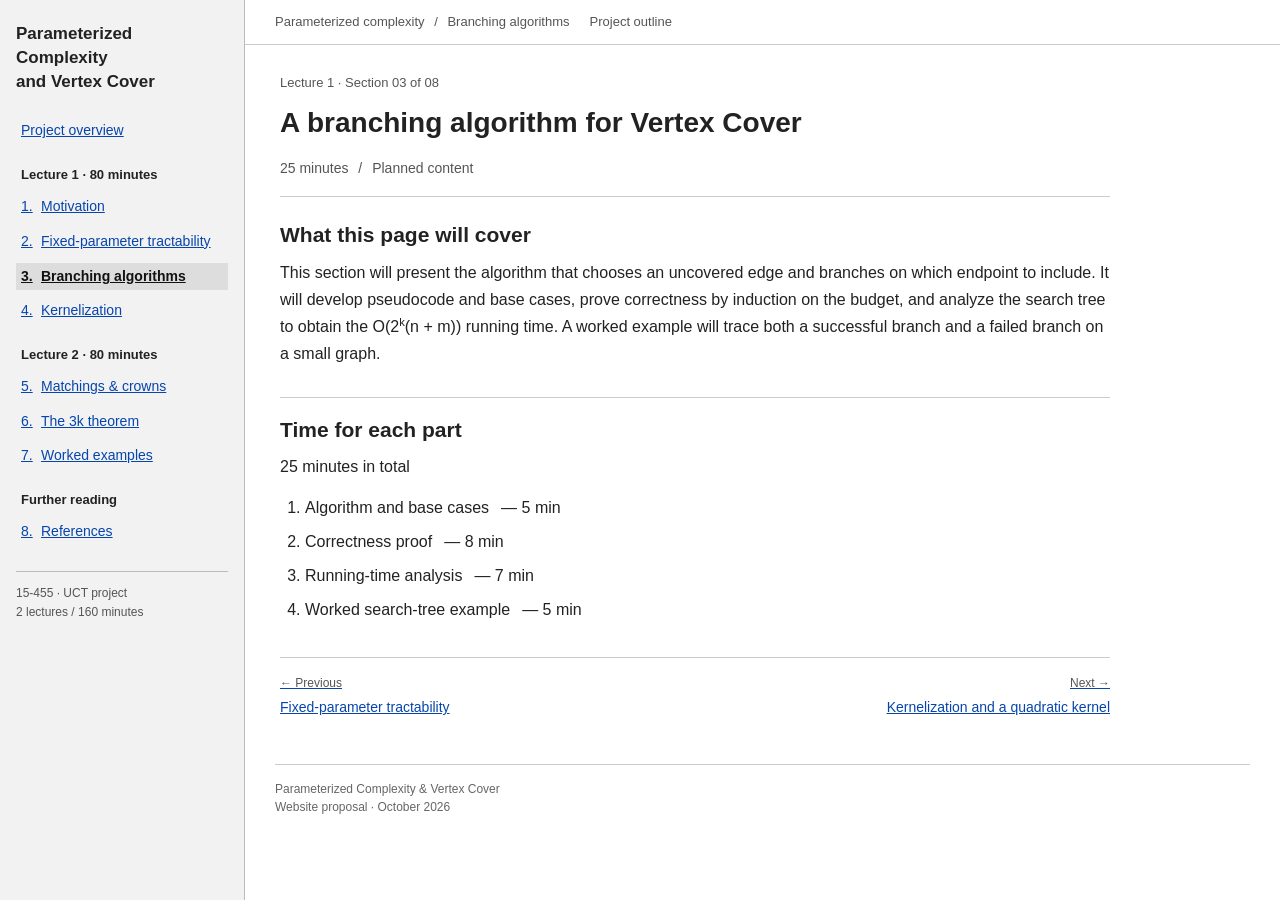
==== branching.html @ c3388d01 "Add files via upload" ====
<!doctype html>
<html lang="en"><head><meta charset="utf-8"><meta name="viewport" content="width=device-width,initial-scale=1">
<meta name="description" content="A branching algorithm for Vertex Cover — a planned 160-minute project on parameterized complexity and Vertex Cover.">
<meta name="theme-color" content="#ffffff"><title>A branching algorithm for Vertex Cover | Parameterized Complexity &amp; Vertex Cover</title>
<link rel="stylesheet" href="style.css"><script src="navigation.js" defer></script></head>
<body><a class="skip" href="#main">Skip to content</a><aside class="sidebar"><a class="brand" href="index.html"><span>Parameterized Complexity<br> and Vertex Cover</span></a>
      <details class="page-menu" open><summary>Pages <span aria-hidden="true">⌄</span></summary><nav aria-label="Project pages"><ul><li><a href="index.html"><span class="nav-number"></span><span>Project overview</span></a></li></ul><p class="nav-label">Lecture 1 · 80 minutes</p><ul><li><a href="motivation.html"><span class="nav-number">1.</span><span>Motivation</span></a></li><li><a href="fpt.html"><span class="nav-number">2.</span><span>Fixed-parameter tractability</span></a></li><li><a href="branching.html" aria-current="page"><span class="nav-number">3.</span><span>Branching algorithms</span></a></li><li><a href="kernelization.html"><span class="nav-number">4.</span><span>Kernelization</span></a></li></ul><p class="nav-label">Lecture 2 · 80 minutes</p><ul><li><a href="crowns.html"><span class="nav-number">5.</span><span>Matchings &amp; crowns</span></a></li><li><a href="theorem.html"><span class="nav-number">6.</span><span>The 3k theorem</span></a></li><li><a href="examples.html"><span class="nav-number">7.</span><span>Worked examples</span></a></li></ul><p class="nav-label">Further reading</p><ul><li><a href="references.html"><span class="nav-number">8.</span><span>References</span></a></li></ul></nav></details>
      <div class="sidebar-note"><span>15-455 · UCT project</span><strong>2 lectures / 160 minutes</strong></div></aside><div class="workspace">
<header class="topbar"><span>Parameterized complexity <span aria-hidden="true">/</span> Branching algorithms</span><span class="stage">Project outline</span></header>
<main id="main"><article class="section-page"><header class="page-heading"><p class="eyebrow">Lecture 1 <span>·</span> Section 03 of 08</p>
    <h1>A branching algorithm for Vertex Cover</h1><p class="page-meta"><span>25 minutes</span><span>Planned content</span></p></header>
    <section class="section-content" aria-labelledby="coverage"><h2 id="coverage">What this page will cover</h2><p>This section will present the algorithm that chooses an uncovered edge and branches on which endpoint to include. It will develop pseudocode and base cases, prove correctness by induction on the budget, and analyze the search tree to obtain the O(2<sup>k</sup>(n + m)) running time. A worked example will trace both a successful branch and a failed branch on a small graph.</p></section><section class="pacing-panel" aria-labelledby="pacing"><div><p class="eyebrow">Teaching plan</p><h2 id="pacing">Time for each part</h2><p>25 minutes in total</p></div><ol><li><span>Algorithm and base cases</span><strong>5 min</strong></li><li><span>Correctness proof</span><strong>8 min</strong></li><li><span>Running-time analysis</span><strong>7 min</strong></li><li><span>Worked search-tree example</span><strong>5 min</strong></li></ol></section><nav class="page-turn" aria-label="Adjacent pages"><a href="fpt.html"><small>← Previous</small><span>Fixed-parameter tractability</span></a><a class="next-page" href="kernelization.html"><small>Next →</small><span>Kernelization and a quadratic kernel</span></a></nav></article></main><footer><span>Parameterized Complexity &amp; Vertex Cover</span><span>Website proposal · October 2026</span></footer></div></body></html>
---- style.css ----
* { box-sizing: border-box; }
body { margin: 0; background: white; color: #222; font: 16px/1.55 Arial, Helvetica, sans-serif; }
a { color: #0645ad; text-decoration: underline; }
a:visited { color: #551a8b; }
a:hover { color: #002b70; }
a:focus-visible, summary:focus-visible { outline: 2px solid #0645ad; outline-offset: 3px; }
h1 { font-size: 28px; line-height: 1.25; margin: 0 0 18px; }
h2 { font-size: 21px; line-height: 1.3; margin: 24px 0 12px; }
h3 { font-size: 18px; margin: 20px 0 10px; }
p { margin: 12px 0; }
.skip { position: fixed; top: -100px; left: 12px; background: white; padding: 8px; z-index: 10; }
.skip:focus { top: 8px; }
.sidebar { position: fixed; top: 0; bottom: 0; left: 0; width: 245px; padding: 22px 16px; overflow-y: auto; background: #f2f2f2; border-right: 1px solid #bbb; }
.brand { display: block; color: #222 !important; font-size: 17px; font-weight: bold; text-decoration: none; margin-bottom: 24px; line-height: 1.4; }
.page-menu summary { display: none; }
.page-menu ul { list-style: none; padding: 0; margin: 8px 0 20px; }
.page-menu li { margin: 7px 0; }
.page-menu a { display: flex; gap: 6px; font-size: 14px; padding: 3px 5px; }
.page-menu a[aria-current="page"] { font-weight: bold; color: #111; background: #ddd; }
.nav-number { min-width: 14px; }
.nav-number:empty { display: none; }
.nav-label { font-size: 13px; font-weight: bold; margin: 20px 5px 6px; }
.sidebar-note { margin-top: 25px; border-top: 1px solid #bbb; padding-top: 12px; color: #555; font-size: 12px; }
.sidebar-note span, .sidebar-note strong { display: block; font-weight: normal; }
.workspace { margin-left: 245px; }
.topbar { padding: 12px 30px; border-bottom: 1px solid #ccc; color: #555; font-size: 13px; }
.topbar > span > span { margin: 0 6px; }
.stage { margin-left: 20px; }
main { max-width: 900px; padding: 28px 35px 45px; }
.eyebrow { color: #555; font-size: 13px; margin: 0 0 12px; }
.lead { font-size: 16px; }
.project-scope, .lecture-plan { border-top: 1px solid #ccc; margin-top: 28px; padding-top: 18px; }
.project-scope .eyebrow, .lecture-plan .eyebrow { display: none; }
.project-scope h2, .lecture-plan h2 { margin-top: 0; }
.scope-note, .timing-note { font-size: 14px; color: #555; }
.lecture-columns { display: block; }
.lecture-columns > div { margin: 24px 0; }
.lecture-columns h3 span { font-size: 14px; font-weight: normal; margin-left: 12px; }
.lecture-columns ol { padding-left: 25px; }
.lecture-columns li { margin: 9px 0; }
.lecture-columns li span { margin-left: 12px; white-space: nowrap; color: #555; font-size: 14px; }
.lecture-outcome { font-size: 14px; }
.page-heading { border-bottom: 1px solid #ccc; padding-bottom: 16px; margin-bottom: 24px; }
.page-meta { font-size: 14px; color: #555; margin-bottom: 0; }
.page-meta span + span::before { content: ' / '; margin: 0 6px; }
.section-content p { line-height: 1.65; }
.section-content h2 { margin-top: 0; }
.proof-route { padding-left: 12px; border-left: 2px solid #aaa; }
.pacing-panel { margin-top: 30px; border-top: 1px solid #ccc; padding-top: 18px; }
.pacing-panel .eyebrow { display: none; }
.pacing-panel h2 { margin-top: 0; }
.pacing-panel ol { padding-left: 25px; }
.pacing-panel li { margin: 9px 0; }
.pacing-panel strong { margin-left: 12px; font-weight: normal; white-space: nowrap; }
.pacing-panel strong::before { content: '— '; }
.page-turn { display: flex; justify-content: space-between; gap: 25px; margin-top: 35px; padding-top: 16px; border-top: 1px solid #ccc; }
.page-turn a { max-width: 48%; font-size: 14px; }
.page-turn small { display: block; font-size: 12px; margin-bottom: 4px; color: #555; }
.next-page { text-align: right; }
.sources { padding-left: 23px; }
.sources li { margin: 18px 0; }
.sources small { display: block; margin-top: 5px; font-size: 14px; color: #555; }
footer { margin: 0 30px; padding: 15px 0; border-top: 1px solid #ccc; color: #666; font-size: 12px; }
footer span { display: block; }
sup { font-size: .7em; }
@media (max-width: 800px) {
  .sidebar { position: static; width: auto; border-right: 0; border-bottom: 1px solid #bbb; padding: 15px 20px; }
  .brand { margin-bottom: 10px; font-size: 16px; }
  .brand br { display: none; }
  .page-menu summary { display: list-item; cursor: pointer; font-size: 14px; }
  .page-menu summary span { display: none; }
  .sidebar-note { display: none; }
  .workspace { margin: 0; }
  .topbar { padding: 10px 20px; font-size: 12px; }
  .stage { display: none; }
  main { padding: 24px 20px 35px; }
  h1 { font-size: 25px; }
  h2 { font-size: 20px; }
  .page-turn { gap: 15px; }
  footer { margin: 0 20px; }
}
@media print {
  .sidebar, .topbar, .page-turn { display: none; }
  .workspace { margin: 0; }
  main { padding: 0; max-width: none; }
  footer { margin: 0; }
}
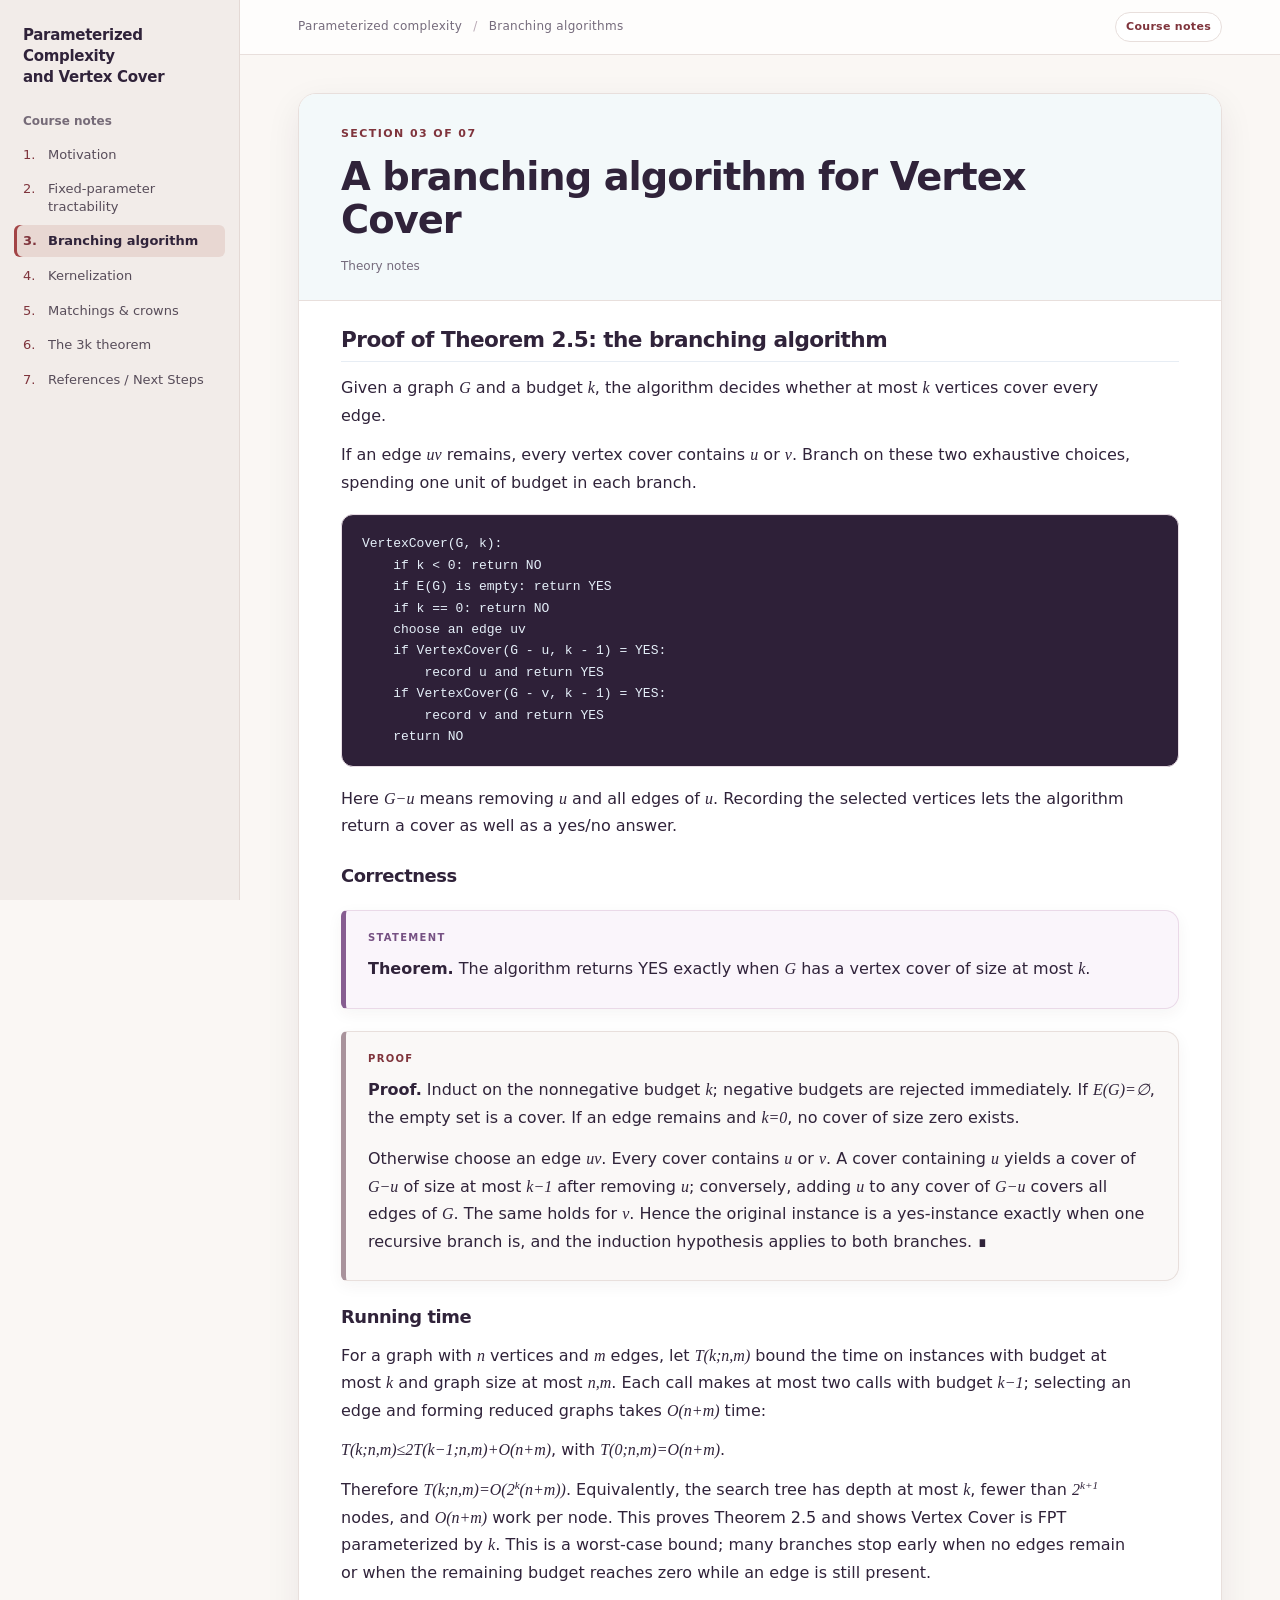
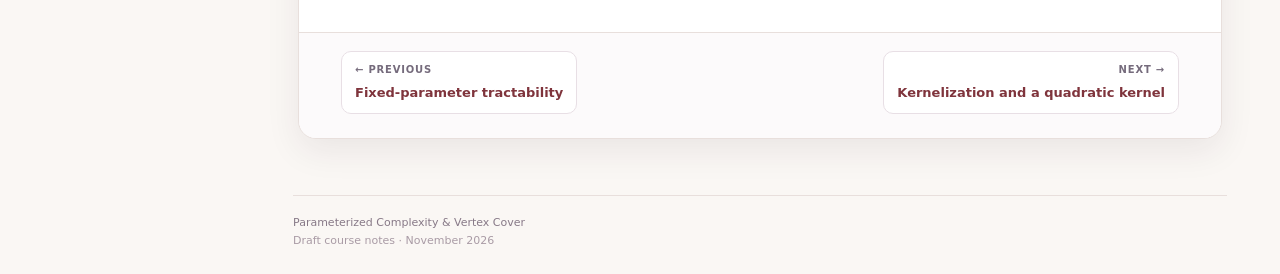
==== commit 98560187: "Add files via upload" ====
--- a/branching.html
+++ b/branching.html
@@ -1,12 +1,34 @@
 <!doctype html>
 <html lang="en"><head><meta charset="utf-8"><meta name="viewport" content="width=device-width,initial-scale=1">
-<meta name="description" content="A branching algorithm for Vertex Cover — a planned 160-minute project on parameterized complexity and Vertex Cover.">
+<meta name="description" content="A branching algorithm for Vertex Cover — course notes on parameterized complexity and Vertex Cover.">
 <meta name="theme-color" content="#ffffff"><title>A branching algorithm for Vertex Cover | Parameterized Complexity &amp; Vertex Cover</title>
 <link rel="stylesheet" href="style.css"><script src="navigation.js" defer></script></head>
 <body><a class="skip" href="#main">Skip to content</a><aside class="sidebar"><a class="brand" href="index.html"><span>Parameterized Complexity<br> and Vertex Cover</span></a>
-      <details class="page-menu" open><summary>Pages <span aria-hidden="true">⌄</span></summary><nav aria-label="Project pages"><ul><li><a href="index.html"><span class="nav-number"></span><span>Project overview</span></a></li></ul><p class="nav-label">Lecture 1 · 80 minutes</p><ul><li><a href="motivation.html"><span class="nav-number">1.</span><span>Motivation</span></a></li><li><a href="fpt.html"><span class="nav-number">2.</span><span>Fixed-parameter tractability</span></a></li><li><a href="branching.html" aria-current="page"><span class="nav-number">3.</span><span>Branching algorithms</span></a></li><li><a href="kernelization.html"><span class="nav-number">4.</span><span>Kernelization</span></a></li></ul><p class="nav-label">Lecture 2 · 80 minutes</p><ul><li><a href="crowns.html"><span class="nav-number">5.</span><span>Matchings &amp; crowns</span></a></li><li><a href="theorem.html"><span class="nav-number">6.</span><span>The 3k theorem</span></a></li><li><a href="examples.html"><span class="nav-number">7.</span><span>Worked examples</span></a></li></ul><p class="nav-label">Further reading</p><ul><li><a href="references.html"><span class="nav-number">8.</span><span>References</span></a></li></ul></nav></details>
-      <div class="sidebar-note"><span>15-455 · UCT project</span><strong>2 lectures / 160 minutes</strong></div></aside><div class="workspace">
-<header class="topbar"><span>Parameterized complexity <span aria-hidden="true">/</span> Branching algorithms</span><span class="stage">Project outline</span></header>
-<main id="main"><article class="section-page"><header class="page-heading"><p class="eyebrow">Lecture 1 <span>·</span> Section 03 of 08</p>
-    <h1>A branching algorithm for Vertex Cover</h1><p class="page-meta"><span>25 minutes</span><span>Planned content</span></p></header>
-    <section class="section-content" aria-labelledby="coverage"><h2 id="coverage">What this page will cover</h2><p>This section will present the algorithm that chooses an uncovered edge and branches on which endpoint to include. It will develop pseudocode and base cases, prove correctness by induction on the budget, and analyze the search tree to obtain the O(2<sup>k</sup>(n + m)) running time. A worked example will trace both a successful branch and a failed branch on a small graph.</p></section><section class="pacing-panel" aria-labelledby="pacing"><div><p class="eyebrow">Teaching plan</p><h2 id="pacing">Time for each part</h2><p>25 minutes in total</p></div><ol><li><span>Algorithm and base cases</span><strong>5 min</strong></li><li><span>Correctness proof</span><strong>8 min</strong></li><li><span>Running-time analysis</span><strong>7 min</strong></li><li><span>Worked search-tree example</span><strong>5 min</strong></li></ol></section><nav class="page-turn" aria-label="Adjacent pages"><a href="fpt.html"><small>← Previous</small><span>Fixed-parameter tractability</span></a><a class="next-page" href="kernelization.html"><small>Next →</small><span>Kernelization and a quadratic kernel</span></a></nav></article></main><footer><span>Parameterized Complexity &amp; Vertex Cover</span><span>Website proposal · October 2026</span></footer></div></body></html>+      <details class="page-menu" open><summary>Contents <span aria-hidden="true">⌄</span></summary><nav aria-label="Project pages"><p class="nav-label">Course notes</p><ul><li><a href="motivation.html"><span class="nav-number">1.</span><span>Motivation</span></a></li><li><a href="fpt.html"><span class="nav-number">2.</span><span>Fixed-parameter tractability</span></a></li><li><a href="branching.html" aria-current="page"><span class="nav-number">3.</span><span>Branching algorithm</span></a></li><li><a href="kernelization.html"><span class="nav-number">4.</span><span>Kernelization</span></a></li><li><a href="crowns.html"><span class="nav-number">5.</span><span>Matchings &amp; crowns</span></a></li><li><a href="theorem.html"><span class="nav-number">6.</span><span>The 3k theorem</span></a></li><li><a href="references.html"><span class="nav-number">7.</span><span>References / Next Steps</span></a></li></ul></nav></details>
+      </aside><div class="workspace">
+<header class="topbar"><span>Parameterized complexity <span aria-hidden="true">/</span> Branching algorithms</span><span class="stage">Course notes</span></header>
+<main id="main"><article class="section-page"><header class="page-heading"><p class="eyebrow">Section 03 of 07</p>
+    <h1>A branching algorithm for Vertex Cover</h1><p class="page-meta"><span>Theory notes</span></p></header>
+    <section class="section-content" aria-labelledby="coverage">
+<h2 id="coverage">Proof of Theorem 2.5: the branching algorithm</h2>
+<p>Given a graph <var>G</var> and a budget <var>k</var>, the algorithm decides whether at most <var>k</var> vertices cover every edge.</p>
+<p>If an edge <var>uv</var> remains, every vertex cover contains <var>u</var> or <var>v</var>. Branch on these two exhaustive choices, spending one unit of budget in each branch.</p>
+<pre><code>VertexCover(G, k):
+    if k &lt; 0: return NO
+    if E(G) is empty: return YES
+    if k == 0: return NO
+    choose an edge uv
+    if VertexCover(G - u, k - 1) = YES:
+        record u and return YES
+    if VertexCover(G - v, k - 1) = YES:
+        record v and return YES
+    return NO</code></pre>
+<p>Here <var>G−u</var> means removing <var>u</var> and all edges of <var>u</var>. Recording the selected vertices lets the algorithm return a cover as well as a yes/no answer.</p>
+<h3>Correctness</h3>
+<div class="theorem"><p><strong>Theorem.</strong> The algorithm returns YES exactly when <var>G</var> has a vertex cover of size at most <var>k</var>.</p></div>
+<div class="proof"><p><strong>Proof.</strong> Induct on the nonnegative budget <var>k</var>; negative budgets are rejected immediately. If <var>E(G)=∅</var>, the empty set is a cover. If an edge remains and <var>k=0</var>, no cover of size zero exists.</p><p>Otherwise choose an edge <var>uv</var>. Every cover contains <var>u</var> or <var>v</var>. A cover containing <var>u</var> yields a cover of <var>G−u</var> of size at most <var>k−1</var> after removing <var>u</var>; conversely, adding <var>u</var> to any cover of <var>G−u</var> covers all edges of <var>G</var>. The same holds for <var>v</var>. Hence the original instance is a yes-instance exactly when one recursive branch is, and the induction hypothesis applies to both branches. ∎</p></div>
+<h3>Running time</h3>
+<p>For a graph with <var>n</var> vertices and <var>m</var> edges, let <var>T(k;n,m)</var> bound the time on instances with budget at most <var>k</var> and graph size at most <var>n,m</var>. Each call makes at most two calls with budget <var>k−1</var>; selecting an edge and forming reduced graphs takes <var>O(n+m)</var> time:</p>
+<p><var>T(k;n,m)≤2T(k−1;n,m)+O(n+m)</var>, with <var>T(0;n,m)=O(n+m)</var>.</p>
+<p>Therefore <var>T(k;n,m)=O(2<sup>k</sup>(n+m))</var>. Equivalently, the search tree has depth at most <var>k</var>, fewer than <var>2<sup>k+1</sup></var> nodes, and <var>O(n+m)</var> work per node. This proves Theorem 2.5 and shows Vertex Cover is FPT parameterized by <var>k</var>. This is a worst-case bound; many branches stop early when no edges remain or when the remaining budget reaches zero while an edge is still present.</p>
+</section><nav class="page-turn" aria-label="Adjacent pages"><a href="fpt.html"><small>← Previous</small><span>Fixed-parameter tractability</span></a><a class="next-page" href="kernelization.html"><small>Next →</small><span>Kernelization and a quadratic kernel</span></a></nav></article></main><footer><span>Parameterized Complexity &amp; Vertex Cover</span><span>Draft course notes · November 2026</span></footer></div></body></html>
--- a/style.css
+++ b/style.css
@@ -1,87 +1,189 @@
+:root {
+  color-scheme: light;
+  --ink: #30233a;
+  --muted: #756b7c;
+  --paper: #faf7f4;
+  --surface: #ffffff;
+  --line: #e8dfdc;
+  --navy: #2b1b35;
+  --navy-soft: #493047;
+  --accent: #a34446;
+  --accent-dark: #7f343c;
+  --accent-wash: #f8eded;
+  --gold: #9a641c;
+  --gold-wash: #fff6e8;
+  --shadow: 0 12px 34px rgb(54 31 45 / 8%);
+}
+
 * { box-sizing: border-box; }
-body { margin: 0; background: white; color: #222; font: 16px/1.55 Arial, Helvetica, sans-serif; }
-a { color: #0645ad; text-decoration: underline; }
-a:visited { color: #551a8b; }
-a:hover { color: #002b70; }
-a:focus-visible, summary:focus-visible { outline: 2px solid #0645ad; outline-offset: 3px; }
-h1 { font-size: 28px; line-height: 1.25; margin: 0 0 18px; }
-h2 { font-size: 21px; line-height: 1.3; margin: 24px 0 12px; }
-h3 { font-size: 18px; margin: 20px 0 10px; }
+html { scroll-behavior: smooth; }
+body {
+  margin: 0;
+  background: var(--paper);
+  color: var(--ink);
+  font: 16px/1.65 Inter, ui-sans-serif, system-ui, -apple-system, BlinkMacSystemFont, "Segoe UI", sans-serif;
+  -webkit-font-smoothing: antialiased;
+}
+a { color: var(--accent-dark); text-decoration-thickness: 1px; text-underline-offset: 3px; }
+a:visited { color: #5264a1; }
+a:hover { color: #672e37; }
+a:focus-visible, summary:focus-visible { outline: 3px solid #efb36a; outline-offset: 3px; border-radius: 4px; }
+h1, h2, h3 { color: var(--ink); letter-spacing: -0.025em; }
+h1 { font-size: clamp(2rem, 4vw, 2.8rem); line-height: 1.12; margin: 0 0 16px; }
+h2 { font-size: 1.45rem; line-height: 1.3; margin: 30px 0 12px; }
+h3 { font-size: 1.12rem; line-height: 1.35; margin: 24px 0 10px; }
 p { margin: 12px 0; }
-.skip { position: fixed; top: -100px; left: 12px; background: white; padding: 8px; z-index: 10; }
-.skip:focus { top: 8px; }
-.sidebar { position: fixed; top: 0; bottom: 0; left: 0; width: 245px; padding: 22px 16px; overflow-y: auto; background: #f2f2f2; border-right: 1px solid #bbb; }
-.brand { display: block; color: #222 !important; font-size: 17px; font-weight: bold; text-decoration: none; margin-bottom: 24px; line-height: 1.4; }
+var { font-family: Georgia, "Times New Roman", serif; }
+.skip { position: fixed; top: -100px; left: 12px; z-index: 20; padding: 10px 14px; border-radius: 8px; background: white; box-shadow: var(--shadow); }
+.skip:focus { top: 12px; }
+
+.sidebar {
+  position: fixed;
+  inset: 0 auto 0 0;
+  z-index: 5;
+  width: 240px;
+  padding: 23px 14px 18px;
+  overflow-y: auto;
+  color: var(--ink);
+  background: #f2ece9;
+  border-right: 1px solid #e4d9d5;
+}
+.brand { display: block; margin: 2px 9px 24px; color: var(--ink) !important; font-size: 15px; font-weight: 750; line-height: 1.4; text-decoration: none; letter-spacing: -.02em; }
 .page-menu summary { display: none; }
-.page-menu ul { list-style: none; padding: 0; margin: 8px 0 20px; }
-.page-menu li { margin: 7px 0; }
-.page-menu a { display: flex; gap: 6px; font-size: 14px; padding: 3px 5px; }
-.page-menu a[aria-current="page"] { font-weight: bold; color: #111; background: #ddd; }
-.nav-number { min-width: 14px; }
+.page-menu ul { list-style: none; padding: 0; margin: 7px 0 21px; }
+.page-menu li { margin: 3px 0; }
+.page-menu a { display: flex; align-items: baseline; gap: 8px; padding: 7px 9px; border-radius: 6px; color: #574c59; font-size: 13px; line-height: 1.35; text-decoration: none; transition: background .16s ease, color .16s ease; }
+.page-menu a:hover { color: var(--ink); background: #e9e0dd; }
+.page-menu a[aria-current="page"] { color: var(--ink); background: #e8d7d2; box-shadow: inset 3px 0 var(--accent); font-weight: 700; }
+.nav-number { min-width: 17px; color: var(--accent-dark); font-variant-numeric: tabular-nums; }
 .nav-number:empty { display: none; }
-.nav-label { font-size: 13px; font-weight: bold; margin: 20px 5px 6px; }
-.sidebar-note { margin-top: 25px; border-top: 1px solid #bbb; padding-top: 12px; color: #555; font-size: 12px; }
-.sidebar-note span, .sidebar-note strong { display: block; font-weight: normal; }
-.workspace { margin-left: 245px; }
-.topbar { padding: 12px 30px; border-bottom: 1px solid #ccc; color: #555; font-size: 13px; }
-.topbar > span > span { margin: 0 6px; }
-.stage { margin-left: 20px; }
-main { max-width: 900px; padding: 28px 35px 45px; }
-.eyebrow { color: #555; font-size: 13px; margin: 0 0 12px; }
-.lead { font-size: 16px; }
-.project-scope, .lecture-plan { border-top: 1px solid #ccc; margin-top: 28px; padding-top: 18px; }
-.project-scope .eyebrow, .lecture-plan .eyebrow { display: none; }
-.project-scope h2, .lecture-plan h2 { margin-top: 0; }
-.scope-note, .timing-note { font-size: 14px; color: #555; }
-.lecture-columns { display: block; }
-.lecture-columns > div { margin: 24px 0; }
-.lecture-columns h3 span { font-size: 14px; font-weight: normal; margin-left: 12px; }
-.lecture-columns ol { padding-left: 25px; }
-.lecture-columns li { margin: 9px 0; }
-.lecture-columns li span { margin-left: 12px; white-space: nowrap; color: #555; font-size: 14px; }
-.lecture-outcome { font-size: 14px; }
-.page-heading { border-bottom: 1px solid #ccc; padding-bottom: 16px; margin-bottom: 24px; }
-.page-meta { font-size: 14px; color: #555; margin-bottom: 0; }
-.page-meta span + span::before { content: ' / '; margin: 0 6px; }
-.section-content p { line-height: 1.65; }
-.section-content h2 { margin-top: 0; }
-.proof-route { padding-left: 12px; border-left: 2px solid #aaa; }
-.pacing-panel { margin-top: 30px; border-top: 1px solid #ccc; padding-top: 18px; }
-.pacing-panel .eyebrow { display: none; }
-.pacing-panel h2 { margin-top: 0; }
-.pacing-panel ol { padding-left: 25px; }
-.pacing-panel li { margin: 9px 0; }
-.pacing-panel strong { margin-left: 12px; font-weight: normal; white-space: nowrap; }
-.pacing-panel strong::before { content: '— '; }
-.page-turn { display: flex; justify-content: space-between; gap: 25px; margin-top: 35px; padding-top: 16px; border-top: 1px solid #ccc; }
-.page-turn a { max-width: 48%; font-size: 14px; }
-.page-turn small { display: block; font-size: 12px; margin-bottom: 4px; color: #555; }
-.next-page { text-align: right; }
-.sources { padding-left: 23px; }
-.sources li { margin: 18px 0; }
-.sources small { display: block; margin-top: 5px; font-size: 14px; color: #555; }
-footer { margin: 0 30px; padding: 15px 0; border-top: 1px solid #ccc; color: #666; font-size: 12px; }
+.nav-label { margin: 19px 9px 7px; color: #766b78; font-size: 12px; font-weight: 650; letter-spacing: 0; text-transform: none; }
+
+.workspace { min-height: 100vh; margin-left: 240px; }
+.topbar { display: flex; justify-content: space-between; align-items: center; min-height: 54px; padding: 12px clamp(24px, 5vw, 58px); border-bottom: 1px solid var(--line); background: rgb(255 255 255 / 78%); color: var(--muted); font-size: 12px; letter-spacing: .025em; }
+.topbar > span > span { margin: 0 7px; color: #b9a9b5; }
+.stage { padding: 5px 10px; border: 1px solid var(--line); border-radius: 999px; background: #fff; color: var(--accent-dark); font-size: 11px; font-weight: 650; }
+main { width: min(100%, 1050px); margin: 0 auto; padding: 38px clamp(24px, 5vw, 58px) 56px; }
+.eyebrow { margin: 0 0 12px; color: var(--accent-dark); font-size: 11px; font-weight: 750; letter-spacing: .13em; text-transform: uppercase; }
+.lead { max-width: 680px; color: #52647c; font-size: 1.1rem; line-height: 1.55; }
+.overview-hero { position: relative; overflow: hidden; padding: clamp(30px, 5vw, 52px); border: 1px solid #f0dcd6; border-radius: 20px; background: #fff4ef; box-shadow: var(--shadow); }
+.overview-hero::after { position: absolute; right: 35px; bottom: -44px; width: 150px; height: 150px; border: 1px solid rgb(163 68 70 / 18%); border-radius: 50%; box-shadow: 0 0 0 16px rgb(163 68 70 / 4%), 0 0 0 34px rgb(163 68 70 / 3%); content: ""; pointer-events: none; }
+.overview-hero h1 { max-width: 720px; }
+.overview-hero .lead { position: relative; z-index: 1; }
+.primary-link { position: relative; z-index: 1; display: inline-flex; align-items: center; gap: 10px; margin-top: 10px; padding: 11px 17px; border-radius: 9px; background: var(--accent); box-shadow: 0 5px 14px rgb(163 68 70 / 20%); color: #fff !important; font-size: 14px; font-weight: 700; text-decoration: none; transition: background .16s ease, transform .16s ease; }
+.primary-link::after { content: "→"; font-size: 17px; }
+.primary-link:hover { transform: translateY(-1px); background: var(--accent-dark); }
+.project-scope, .section-index { margin-top: 26px; padding: 27px 30px; border: 1px solid var(--line); border-radius: 16px; background: var(--surface); box-shadow: 0 6px 22px rgb(54 31 45 / 4%); }
+.project-scope { display: grid; grid-template-columns: minmax(155px, .65fr) 2fr; gap: 28px; }
+.project-scope .eyebrow { display: block; }
+.project-scope h2, .section-index h2 { margin: 0; }
+.project-scope p:first-child { margin-top: 0; }
+.scope-note { color: var(--muted); font-size: 13px; padding-left: 13px; border-left: 2px solid #d7aaa5; }
+.section-index { padding-bottom: 30px; }
+.section-index .section-heading { margin-bottom: 17px; }
+.index-grid { display: grid; grid-template-columns: repeat(2, minmax(0, 1fr)); gap: 10px; margin: 0; padding: 0; list-style: none; }
+.index-grid a { display: grid; grid-template-columns: 38px minmax(0, 1fr) 16px; align-items: center; gap: 12px; min-height: 76px; padding: 12px; border: 1px solid #ece4e2; border-radius: 11px; background: #fffdfc; color: var(--ink); text-decoration: none; transition: border-color .16s ease, background .16s ease, transform .16s ease; }
+.index-grid a:hover { transform: translateY(-2px); border-color: #d7aaa5; background: #fff9f7; }
+.index-number { display: grid; width: 36px; height: 36px; place-items: center; border-radius: 10px; background: var(--accent-wash); color: var(--accent-dark); font-size: 11px; font-weight: 800; font-variant-numeric: tabular-nums; }
+.index-copy { display: block; min-width: 0; }
+.index-copy strong, .index-copy small { display: block; }
+.index-copy strong { font-size: 13px; line-height: 1.35; }
+.index-copy small { margin-top: 3px; color: var(--muted); font-size: 11px; line-height: 1.4; }
+.index-arrow { color: var(--accent); font-size: 14px; }
+
+.section-page { overflow: hidden; border: 1px solid var(--line); border-radius: 18px; background: var(--surface); box-shadow: var(--shadow); }
+.page-heading { padding: 31px clamp(24px, 4vw, 42px) 23px; border-bottom: 1px solid var(--line); background: #f3f9fa; }
+.page-heading .eyebrow { display: flex; align-items: center; gap: 8px; }
+.page-heading .eyebrow span { color: #9bb1c1; }
+.page-heading h1 { max-width: 760px; font-size: clamp(1.8rem, 3.5vw, 2.4rem); }
+.page-meta { margin: 0; color: var(--muted); font-size: 12px; }
+.page-meta span + span::before { content: "·"; margin: 0 9px; color: #b9a9b5; }
+.section-content { padding: 25px clamp(24px, 4vw, 42px) 34px; }
+.section-content p { max-width: 78ch; line-height: 1.72; }
+.section-content h2 { margin-top: 30px; padding-bottom: 7px; border-bottom: 1px solid #e7edf4; font-size: 1.35rem; }
+.section-content h2:first-child { margin-top: 0; }
+.section-content h3 { margin-top: 24px; }
+.section-content ul { padding-left: 24px; }
+.section-content li { padding-left: 3px; }
+.theorem, .proof, .definition, .side-note { position: relative; margin: 22px 0; padding: 19px 22px 20px; border: 1px solid var(--line); border-left-width: 5px; border-radius: 6px 14px 14px 6px; box-shadow: 0 5px 16px rgb(54 31 45 / 5%); }
+.theorem { border-color: #ead9e8; border-left-color: #875d91; background: #faf5fb; }
+.theorem::before, .proof::before { display: block; margin-bottom: 9px; font-size: 10px; font-weight: 800; letter-spacing: .13em; }
+.theorem::before { content: "STATEMENT"; color: #765183; }
+.proof::before { content: "PROOF"; color: var(--accent-dark); }
+.theorem p, .proof p { max-width: none; }
+.theorem p:first-of-type, .proof p:first-of-type { margin-top: 0; }
+.proof p + p { margin-top: 14px; }
+.definition { border-color: #efd8d6; border-left-color: var(--accent); background: #fbf3f1; }
+.side-note { border-color: #f0dfb8; border-left-color: var(--gold); background: var(--gold-wash); }
+.proof { border-color: #e8dfdc; border-left-color: #a9939c; background: #faf8f7; }
+.theorem p, .proof p, .definition p, .side-note p { margin: 5px 0; }
+pre { overflow-x: auto; margin: 18px 0; padding: 18px 20px; border: 1px solid #e7dce4; border-radius: 12px; background: #2e2038; box-shadow: inset 0 1px rgb(255 255 255 / 4%); color: #e5eff9; font: 13px/1.65 ui-monospace, SFMono-Regular, Menlo, Consolas, monospace; tab-size: 4; }
+.proof-route { padding-left: 15px; border-left: 3px solid #d3b8b4; color: var(--muted); font-size: 14px; }
+.page-turn { display: flex; justify-content: space-between; gap: 14px; margin: 0; padding: 18px clamp(24px, 4vw, 42px) 24px; border-top: 1px solid var(--line); background: #fcfafb; }
+.page-turn a { display: block; max-width: 48%; padding: 10px 13px; border: 1px solid #e8dfe5; border-radius: 10px; background: #fff; color: var(--accent-dark); font-size: 13px; font-weight: 650; text-decoration: none; transition: border-color .16s ease, transform .16s ease; }
+.page-turn a:hover { transform: translateY(-1px); border-color: #d7aaa5; }
+.page-turn small { display: block; margin-bottom: 3px; color: var(--muted); font-size: 10px; font-weight: 600; letter-spacing: .08em; text-transform: uppercase; }
+.next-page { margin-left: auto; text-align: right; }
+.sources { padding-left: 22px; }
+.sources li { margin: 18px 0; padding-left: 3px; }
+.sources small { display: block; margin-top: 5px; color: var(--muted); font-size: 13px; line-height: 1.55; }
+footer { width: min(100% - 48px, 934px); margin: 0 auto; padding: 18px 0 24px; border-top: 1px solid var(--line); color: #877987; font-size: 11px; }
 footer span { display: block; }
+footer span + span { color: #a99ba5; }
 sup { font-size: .7em; }
-@media (max-width: 800px) {
-  .sidebar { position: static; width: auto; border-right: 0; border-bottom: 1px solid #bbb; padding: 15px 20px; }
-  .brand { margin-bottom: 10px; font-size: 16px; }
+
+@media (max-width: 900px) {
+  .sidebar { width: 220px; }
+  .workspace { margin-left: 220px; }
+  .project-scope { grid-template-columns: 1fr; gap: 8px; }
+  .project-scope h2 { margin-bottom: 5px; }
+}
+@media (max-width: 720px) {
+  .sidebar { position: static; width: auto; padding: 15px 20px 12px; border-right: 0; border-bottom: 1px solid #e4d9d5; }
+  .brand { margin: 0 0 9px; font-size: 15px; }
   .brand br { display: none; }
-  .page-menu summary { display: list-item; cursor: pointer; font-size: 14px; }
+  .page-menu summary { display: list-item; cursor: pointer; color: var(--ink); font-size: 13px; }
   .page-menu summary span { display: none; }
-  .sidebar-note { display: none; }
+  .page-menu nav { padding-top: 5px; }
+  .page-menu ul { display: grid; grid-template-columns: repeat(2, minmax(0, 1fr)); gap: 2px 6px; margin-bottom: 12px; }
+  .page-menu li { margin: 0; }
+  .page-menu a { padding: 7px 8px; }
+  .nav-label { margin-top: 12px; }
   .workspace { margin: 0; }
-  .topbar { padding: 10px 20px; font-size: 12px; }
+  .topbar { min-height: 45px; padding: 9px 20px; font-size: 11px; }
   .stage { display: none; }
-  main { padding: 24px 20px 35px; }
-  h1 { font-size: 25px; }
-  h2 { font-size: 20px; }
-  .page-turn { gap: 15px; }
-  footer { margin: 0 20px; }
+  main { padding: 22px 16px 34px; }
+  .overview-hero { padding: 28px 23px; border-radius: 15px; }
+  .overview-hero::after { right: 4px; }
+  .lead { font-size: 1rem; }
+  .project-scope, .section-index { margin-top: 17px; padding: 21px 20px; border-radius: 14px; }
+  .index-grid { grid-template-columns: 1fr; }
+  .section-page { border-radius: 14px; }
+  .page-heading { padding: 24px 21px 18px; }
+  .section-content { padding: 21px 21px 28px; }
+  .page-turn { padding: 14px 16px 18px; }
+  .page-turn a { max-width: 50%; padding: 9px 10px; font-size: 12px; }
+  footer { width: calc(100% - 32px); }
+}
+@media (max-width: 420px) {
+  .page-menu ul { grid-template-columns: 1fr; }
+  .page-turn { gap: 8px; }
+  .page-turn a { max-width: 50%; }
+  .section-content { padding-inline: 17px; }
+  .page-heading { padding-inline: 17px; }
+  .overview-hero h1 { font-size: 1.8rem; }
+}
+@media (prefers-reduced-motion: reduce) {
+  html { scroll-behavior: auto; }
+  *, *::before, *::after { transition-duration: .01ms !important; }
 }
 @media print {
+  :root { --paper: #fff; }
+  body { background: #fff; color: #111; font-size: 11pt; }
   .sidebar, .topbar, .page-turn { display: none; }
   .workspace { margin: 0; }
-  main { padding: 0; max-width: none; }
-  footer { margin: 0; }
+  main { width: 100%; max-width: none; padding: 0; }
+  .section-page, .overview-hero, .project-scope, .section-index { border: 0; box-shadow: none; }
+  .overview-hero::after { display: none; }
+  footer { width: 100%; }
 }
